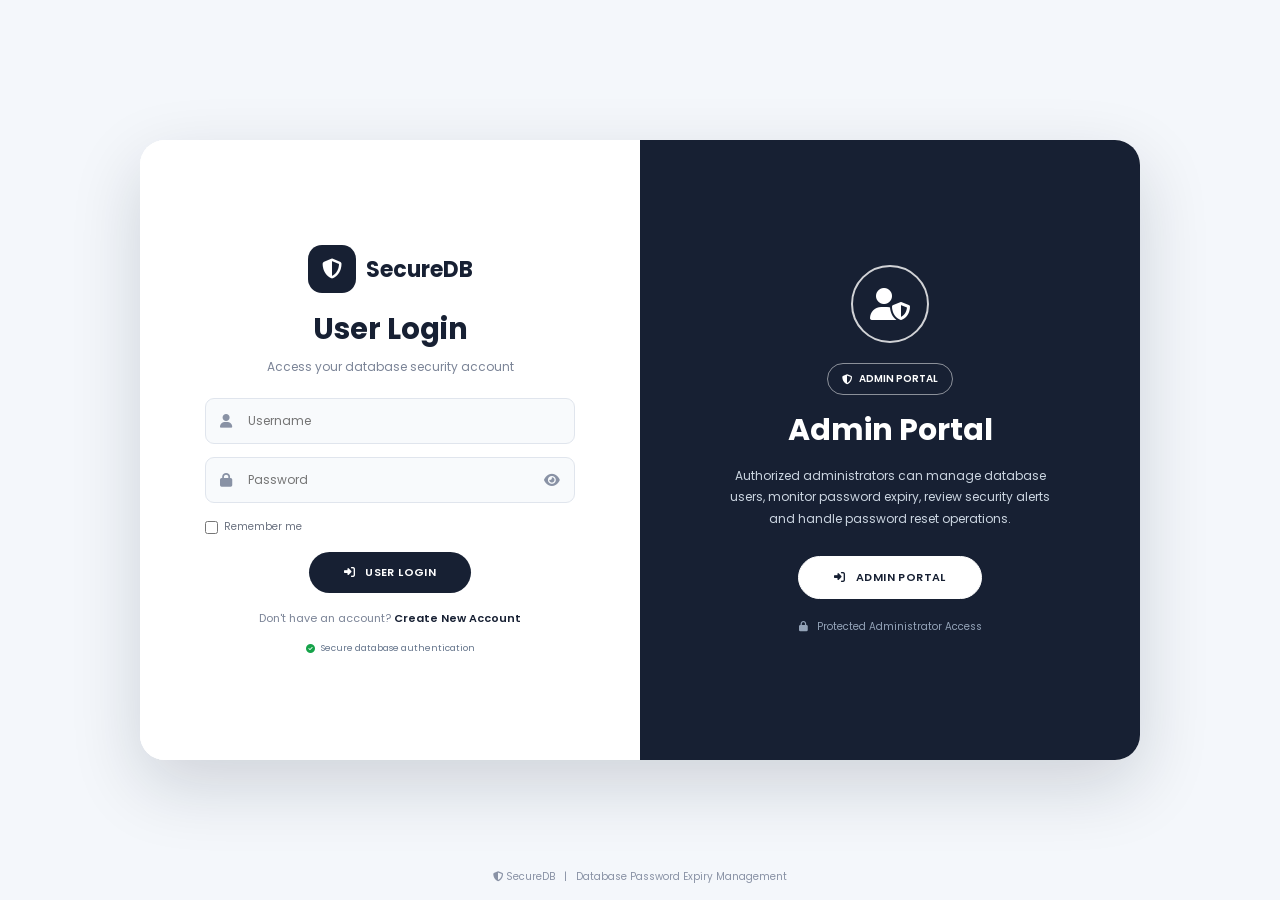
==== public/login.html @ 9cc77e9a "Updated project files" ====
<!DOCTYPE html>
<html lang="en">

<head>

    <meta charset="UTF-8">
    <meta name="viewport" content="width=device-width, initial-scale=1.0">

    <title>SecureDB | Database Password Management</title>

    <!-- Google Font -->
    <link rel="preconnect" href="https://fonts.googleapis.com">
    <link rel="preconnect" href="https://fonts.gstatic.com" crossorigin>

    <link
        href="https://fonts.googleapis.com/css2?family=Poppins:wght@300;400;500;600;700;800&display=swap"
        rel="stylesheet"
    >

    <!-- Font Awesome -->
    <link
        rel="stylesheet"
        href="https://cdnjs.cloudflare.com/ajax/libs/font-awesome/6.5.2/css/all.min.css"
    >


    <style>

        /* =========================================
           GLOBAL
        ========================================= */

        * {
            margin: 0;
            padding: 0;
            box-sizing: border-box;
        }


        body {

            font-family: "Poppins", sans-serif;

            background: #f4f7fb;

            min-height: 100vh;

            display: flex;

            align-items: center;

            justify-content: center;

            color: #172033;

            padding: 20px;
        }


        /* =========================================
           MAIN CONTAINER
        ========================================= */

        .container {

            position: relative;

            width: 1000px;

            max-width: 100%;

            height: 620px;

            background: white;

            border-radius: 25px;

            overflow: hidden;

            box-shadow:
                0 25px 70px rgba(15, 23, 42, 0.16);
        }


        /* =========================================
           LEFT USER SECTION
        ========================================= */

        .left-section {

            position: absolute;

            left: 0;

            top: 0;

            width: 50%;

            height: 100%;

            overflow: hidden;

            background: white;
        }


        /* =========================================
           RIGHT ADMIN SECTION
        ========================================= */

        .right-section {

            position: absolute;

            right: 0;

            top: 0;

            width: 50%;

            height: 100%;

            overflow: hidden;

            background: #172033;

            color: white;
        }


        /* =========================================
           LEFT FORM
        ========================================= */

        .form-box {

            position: absolute;

            width: 100%;

            height: 100%;

            top: 0;

            left: 0;

            padding: 35px 65px;

            background: white;

            display: flex;

            flex-direction: column;

            justify-content: center;

            align-items: center;

            text-align: center;

            transition:
                transform 0.6s ease,
                opacity 0.6s ease;
        }


        /* =========================================
           LOGIN FORM
        ========================================= */

        .login-form {

            transform: translateX(0);

            opacity: 1;

            z-index: 2;
        }


        /* =========================================
           SIGNUP FORM
        ========================================= */

        .signup-form {

            transform: translateX(100%);

            opacity: 0;

            z-index: 1;
        }


        /* =========================================
           SHOW SIGNUP
        ========================================= */

        .left-section.show-signup
        .login-form {

            transform: translateX(-100%);

            opacity: 0;

            z-index: 1;
        }


        .left-section.show-signup
        .signup-form {

            transform: translateX(0);

            opacity: 1;

            z-index: 2;
        }


        /* =========================================
           LOGO
        ========================================= */

        .logo {

            display: flex;

            align-items: center;

            justify-content: center;

            gap: 10px;

            margin-bottom: 15px;
        }


        .logo-icon {

            width: 48px;

            height: 48px;

            background: #172033;

            color: white;

            border-radius: 14px;

            display: flex;

            align-items: center;

            justify-content: center;

            font-size: 20px;
        }


        .logo-text {

            font-size: 22px;

            font-weight: 700;

            color: #172033;
        }


        /* =========================================
           HEADINGS
        ========================================= */

        h1 {

            font-size: 29px;

            font-weight: 700;

            color: #172033;

            margin-bottom: 7px;
        }


        .subtitle {

            font-size: 12px;

            color: #7b8497;

            margin-bottom: 22px;
        }


        /* =========================================
           INPUT BOX
        ========================================= */

        .input-box {

            position: relative;

            width: 100%;

            margin-bottom: 13px;
        }


        .input-box > i {

            position: absolute;

            left: 15px;

            top: 50%;

            transform: translateY(-50%);

            color: #8992a5;

            font-size: 14px;

            z-index: 2;
        }


        .input-box .eye {

            left: auto;

            right: 15px;

            cursor: pointer;

            z-index: 3;
        }


        .input-box input {

            width: 100%;

            height: 46px;

            border: 1px solid #e0e5ed;

            border-radius: 9px;

            background: #f8fafc;

            padding: 0 42px;

            outline: none;

            font-family: inherit;

            font-size: 12px;

            color: #172033;

            transition: 0.3s;
        }


        .input-box input:focus {

            border-color: #172033;

            background: white;

            box-shadow:
                0 0 0 3px rgba(23, 32, 51, 0.07);
        }


        /* =========================================
           OPTIONS
        ========================================= */

        .options {

            width: 100%;

            display: flex;

            justify-content: space-between;

            align-items: center;

            margin: 3px 0 17px;

            font-size: 10px;
        }


        .remember {

            display: flex;

            align-items: center;

            gap: 6px;

            color: #6b7280;
        }


        .remember input {

            width: 13px;

            height: 13px;

            padding: 0;
        }


        a {

            color: #172033;

            text-decoration: none;

            font-size: 11px;

            font-weight: 500;
        }


        a:hover {

            text-decoration: underline;
        }


        /* =========================================
           BUTTON
        ========================================= */

        button {

            border: none;

            border-radius: 25px;

            background: #172033;

            color: white;

            padding: 12px 35px;

            font-family: inherit;

            font-size: 11px;

            font-weight: 600;

            letter-spacing: 0.4px;

            cursor: pointer;

            transition: 0.3s;
        }


        button:hover {

            transform: translateY(-2px);

            box-shadow:
                0 8px 20px rgba(23, 32, 51, 0.2);
        }


        button:active {

            transform: scale(0.97);
        }


        /* =========================================
           CREATE ACCOUNT LINK
        ========================================= */

        .create-link {

            margin-top: 17px;

            font-size: 11px;

            color: #7b8497;
        }


        .create-link a {

            color: #172033;

            font-weight: 600;

            cursor: pointer;
        }


        /* =========================================
           BACK LOGIN
        ========================================= */

        .back-login {

            margin-top: 13px;

            font-size: 11px;

            color: #7b8497;
        }


        .back-login a {

            color: #172033;

            font-weight: 600;

            cursor: pointer;
        }


        /* =========================================
           PASSWORD STRENGTH
        ========================================= */

        .password-strength {

            width: 100%;

            margin-top: -5px;

            margin-bottom: 10px;

            text-align: left;
        }


        .strength-bar {

            width: 100%;

            height: 4px;

            background: #e5e7eb;

            border-radius: 10px;

            overflow: hidden;
        }


        .strength-progress {

            width: 0%;

            height: 100%;

            background: #22c55e;

            transition: 0.3s;
        }


        .strength-text {

            font-size: 9px;

            color: #7b8497;

            margin-top: 3px;
        }


        /* =========================================
           SECURITY BADGE
        ========================================= */

        .security-badge {

            display: flex;

            align-items: center;

            justify-content: center;

            gap: 6px;

            font-size: 9px;

            color: #64748b;

            margin-top: 15px;
        }


        .security-badge i {

            color: #16a34a;
        }


        /* =========================================
           ADMIN PANELS
        ========================================= */

        .admin-panel {

            position: absolute;

            width: 100%;

            height: 100%;

            top: 0;

            left: 0;

            padding: 40px 55px;

            display: flex;

            align-items: center;

            justify-content: center;

            text-align: center;

            transition:
                transform 0.6s ease,
                opacity 0.6s ease;
        }


        /* =========================================
           ADMIN WELCOME
        ========================================= */

        .admin-welcome {

            transform: translateX(0);

            opacity: 1;

            z-index: 2;
        }


        /* =========================================
           ADMIN LOGIN
        ========================================= */

        .admin-login {

            transform: translateX(100%);

            opacity: 0;

            z-index: 1;
        }


        /* =========================================
           SHOW ADMIN LOGIN
        ========================================= */

        .right-section.show-admin-login
        .admin-welcome {

            transform: translateX(-100%);

            opacity: 0;

            z-index: 1;
        }


        .right-section.show-admin-login
        .admin-login {

            transform: translateX(0);

            opacity: 1;

            z-index: 2;
        }


        /* =========================================
           ADMIN CONTENT
        ========================================= */

        .admin-content {

            width: 100%;

            display: flex;

            flex-direction: column;

            align-items: center;

            justify-content: center;
        }


        /* =========================================
           ADMIN ICON
        ========================================= */

        .admin-icon {

            width: 78px;

            height: 78px;

            border: 2px solid rgba(255,255,255,0.8);

            border-radius: 50%;

            display: flex;

            align-items: center;

            justify-content: center;

            font-size: 32px;

            margin-bottom: 20px;
        }


        /* =========================================
           ADMIN BADGE
        ========================================= */

        .admin-badge {

            display: inline-flex;

            align-items: center;

            justify-content: center;

            gap: 7px;

            border: 1px solid rgba(255,255,255,0.5);

            padding: 7px 14px;

            border-radius: 20px;

            color: white;

            font-size: 10px;

            font-weight: 600;

            margin-bottom: 13px;
        }


        /* =========================================
           ADMIN HEADING
        ========================================= */

        .admin-content h1 {

            color: white;

            font-size: 30px;

            margin-bottom: 12px;
        }


        /* =========================================
           ADMIN DESCRIPTION
        ========================================= */

        .admin-content p {

            color: #cbd5e1;

            font-size: 12px;

            line-height: 1.8;

            max-width: 340px;

            margin-bottom: 22px;
        }


        /* =========================================
           ADMIN INPUT
        ========================================= */

        .admin-input-box {

            position: relative;

            width: 100%;

            max-width: 300px;

            margin-bottom: 13px;
        }


        .admin-input-box > i {

            position: absolute;

            left: 15px;

            top: 50%;

            transform: translateY(-50%);

            color: #94a3b8;

            font-size: 13px;

            z-index: 2;
        }


        .admin-input-box .admin-eye {

            left: auto;

            right: 15px;

            cursor: pointer;

            z-index: 3;
        }


        .admin-input-box input {

            width: 100%;

            height: 47px;

            border: 1px solid rgba(255,255,255,0.25);

            border-radius: 9px;

            background: rgba(255,255,255,0.08);

            color: white;

            padding: 0 42px;

            outline: none;

            font-family: inherit;

            font-size: 12px;

            transition: 0.3s;
        }


        .admin-input-box input::placeholder {

            color: #94a3b8;
        }


        .admin-input-box input:focus {

            border-color: white;

            background: rgba(255,255,255,0.12);
        }


        /* =========================================
           ADMIN LOGIN BUTTON
        ========================================= */

        .admin-login-button {

            background: white;

            color: #172033;

            border: 1px solid white;

            padding: 12px 35px;

            margin-top: 5px;
        }


        .admin-login-button:hover {

            background: transparent;

            color: white;

            box-shadow: none;
        }


        /* =========================================
           ADMIN BACK BUTTON
        ========================================= */

        .admin-back {

            margin-top: 18px;

            font-size: 11px;

            color: #94a3b8;
        }


        .admin-back a {

            color: white;

            cursor: pointer;

            font-size: 11px;
        }


        .admin-back a:hover {

            text-decoration: underline;
        }


        /* =========================================
           FOOTER
        ========================================= */

        footer {

            position: fixed;

            bottom: 15px;

            font-size: 10px;

            color: #8992a5;
        }


        /* =========================================
           RESPONSIVE
        ========================================= */

        @media screen and (max-width: 800px) {

            body {

                padding: 20px;

            }


            .container {

                height: 650px;

            }


            .left-section {

                width: 100%;

            }


            .right-section {

                display: none;

            }


            .form-box {

                padding: 30px;

            }


            footer {

                display: none;

            }

        }

    </style>

</head>


<body>


    <!-- =========================================
         MAIN CONTAINER
    ========================================= -->

    <div class="container">


        <!-- =========================================
             LEFT USER SECTION
        ========================================= -->

        <div
            class="left-section"
            id="leftSection"
        >


            <!-- =====================================
                 USER LOGIN
            ====================================== -->

            <div class="form-box login-form">


                <!-- LOGO -->

                <div class="logo">

                    <div class="logo-icon">

                        <i class="fa-solid fa-shield-halved"></i>

                    </div>

                    <div class="logo-text">
                        SecureDB
                    </div>

                </div>


                <h1>
                    User Login
                </h1>


                <p class="subtitle">
                    Access your database security account
                </p>


                <!-- USERNAME -->

                <div class="input-box">

                    <i class="fa-solid fa-user"></i>

                    <input
                        type="text"
                        id="username"
                        placeholder="Username"
                    >

                </div>


                <!-- PASSWORD -->

                <div class="input-box">

                    <i class="fa-solid fa-lock"></i>

                    <input
                        type="password"
                        id="userPassword"
                        placeholder="Password"
                    >

                    <i
                        class="fa-solid fa-eye eye"
                        onclick="togglePassword(
                            'userPassword',
                            this
                        )"
                    ></i>

                </div>


                <!-- OPTIONS -->

                <div class="options">

                    <label class="remember">

                        <input
                            type="checkbox"
                        >

                        Remember me

                    </label>




                </div>


                <!-- LOGIN BUTTON -->

                <button
                    type="button"
                    id="userLoginBtn"
                    onclick="userLogin()"
                >

                    <i class="fa-solid fa-right-to-bracket"></i>

                    &nbsp;

                    USER LOGIN

                </button>


                <!-- CREATE ACCOUNT -->

                <div class="create-link">

                    Don't have an account?

                    <a onclick="showCreateAccount()">
                        Create New Account
                    </a>

                </div>


                <div class="security-badge">

                    <i class="fa-solid fa-circle-check"></i>

                    Secure database authentication

                </div>

            </div>



            <!-- =====================================
                 CREATE ACCOUNT
            ====================================== -->

            <div class="form-box signup-form">


                <!-- LOGO -->

                <div class="logo">

                    <div class="logo-icon">

                        <i class="fa-solid fa-user-plus"></i>

                    </div>

                    <div class="logo-text">
                        SecureDB
                    </div>

                </div>


                <h1>
                    Create Account
                </h1>


                <p class="subtitle">
                    Create your secure database account
                </p>


                <!-- FULL NAME -->

                <div class="input-box">

                    <i class="fa-solid fa-user"></i>

                    <input
                        type="text"
                        id="fullName"
                        placeholder="Full Name"
                    >

                </div>


                <!-- EMAIL -->

                <div class="input-box">

                    <i class="fa-solid fa-envelope"></i>

                    <input
                        type="email"
                        id="email"
                        placeholder="Email Address"
                    >

                </div>


                <!-- USERNAME -->

                <div class="input-box">

                    <i class="fa-solid fa-user-tag"></i>

                    <input
                        type="text"
                        id="newUsername"
                        placeholder="Create Username"
                    >

                </div>


                <!-- PASSWORD -->

                <div class="input-box">

                    <i class="fa-solid fa-lock"></i>

                    <input
                        type="password"
                        id="newPassword"
                        placeholder="Create Password"
                    >

                    <i
                        class="fa-solid fa-eye eye"
                        onclick="togglePassword(
                            'newPassword',
                            this
                        )"
                    ></i>

                </div>


                <!-- PASSWORD STRENGTH -->

                <div class="password-strength">

                    <div class="strength-bar">

                        <div
                            class="strength-progress"
                            id="strengthProgress"
                        ></div>

                    </div>


                    <div
                        class="strength-text"
                        id="strengthText"
                    >
                        Password strength
                    </div>

                </div>


                <!-- CONFIRM PASSWORD -->

                <div class="input-box">

                    <i class="fa-solid fa-key"></i>

                    <input
                        type="password"
                        id="confirmPassword"
                        placeholder="Confirm Password"
                    >

                    <i
                        class="fa-solid fa-eye eye"
                        onclick="togglePassword(
                            'confirmPassword',
                            this
                        )"
                    ></i>

                </div>


                <!-- CREATE ACCOUNT BUTTON -->

                <button
                    type="button"
                    id="createAccountBtn"
                    onclick="createAccount()"
                >

                    <i class="fa-solid fa-user-plus"></i>

                    &nbsp;

                    CREATE ACCOUNT

                </button>


                <!-- BACK TO LOGIN -->

                <div class="back-login">

                    Already have an account?

                    <a onclick="showLogin()">
                        Login Here
                    </a>

                </div>


                <div class="security-badge">

                    <i class="fa-solid fa-lock"></i>

                    Your account is securely protected

                </div>

            </div>

        </div>



        <!-- =========================================
             RIGHT ADMIN SECTION
        ========================================= -->

        <div
            class="right-section"
            id="rightSection"
        >


            <!-- =====================================
                 ADMIN PORTAL
            ====================================== -->

            <div
                class="admin-panel admin-welcome"
            >

                <div class="admin-content">


                    <!-- ICON -->

                    <div class="admin-icon">

                        <i class="fa-solid fa-user-shield"></i>

                    </div>


                    <!-- BADGE -->

                    <div class="admin-badge">

                        <i class="fa-solid fa-shield-halved"></i>

                        ADMIN PORTAL

                    </div>


                    <h1>
                        Admin Portal
                    </h1>


                    <p>

                        Authorized administrators can manage
                        database users, monitor password expiry,
                        review security alerts and handle
                        password reset operations.

                    </p>


                    <!-- ADMIN PORTAL BUTTON -->

                    <button
                        class="admin-login-button"
                        onclick="showAdminLogin()"
                    >

                        <i class="fa-solid fa-right-to-bracket"></i>

                        &nbsp;

                        ADMIN PORTAL

                    </button>


                    <div
                        style="
                            margin-top:20px;
                            font-size:10px;
                            color:#94a3b8;
                        "
                    >

                        <i class="fa-solid fa-lock"></i>

                        &nbsp;

                        Protected Administrator Access

                    </div>

                </div>

            </div>



            <!-- =====================================
                 ADMIN LOGIN
            ====================================== -->

            <div
                class="admin-panel admin-login"
            >

                <div class="admin-content">


                    <!-- ICON -->

                    <div class="admin-icon">

                        <i class="fa-solid fa-shield-halved"></i>

                    </div>


                    <!-- BADGE -->

                    <div class="admin-badge">

                        <i class="fa-solid fa-lock"></i>

                        SECURE ADMIN LOGIN

                    </div>


                    <h1>
                        Admin Login
                    </h1>


                    <p>

                        Enter your administrator credentials
                        to access the SecureDB management dashboard.

                    </p>


                    <!-- ADMIN USERNAME -->

                    <div class="admin-input-box">

                        <i class="fa-solid fa-user-shield"></i>

                        <input
                            type="text"
                            id="adminUsername"
                            placeholder="Admin Username"
                        >

                    </div>


                    <!-- ADMIN PASSWORD -->

                    <div class="admin-input-box">

                        <i class="fa-solid fa-key"></i>

                        <input
                            type="password"
                            id="adminPassword"
                            placeholder="Admin Password"
                        >

                        <i
                            class="fa-solid fa-eye admin-eye"
                            onclick="togglePassword(
                                'adminPassword',
                                this
                            )"
                        ></i>

                    </div>


                    <!-- ADMIN LOGIN -->

                    <button
                        class="admin-login-button"
                        id="adminLoginBtn"
                        onclick="adminLogin()"
                    >

                        <i class="fa-solid fa-right-to-bracket"></i>

                        &nbsp;

                        ADMIN LOGIN

                    </button>


                    <!-- BACK -->

                    <div class="admin-back">

                        <i class="fa-solid fa-arrow-left"></i>

                        &nbsp;

                        <a
                            onclick="showAdminPortal()"
                        >
                            Back to Admin Portal
                        </a>

                    </div>


                    <div
                        style="
                            margin-top:15px;
                            font-size:9px;
                            color:#94a3b8;
                        "
                    >

                        <i class="fa-solid fa-shield-halved"></i>

                        &nbsp;

                        Secure Administrator Authentication

                    </div>

                </div>

            </div>

        </div>

    </div>



    <!-- =========================================
         FOOTER
    ========================================= -->

    <footer>

        <i class="fa-solid fa-shield-halved"></i>

        SecureDB

        &nbsp; | &nbsp;

        Database Password Expiry Management

    </footer>



    <!-- =========================================
         JAVASCRIPT
    ========================================= -->

    <script>


        /* =========================================
           ELEMENTS
        ========================================= */

        const leftSection =
            document.getElementById(
                "leftSection"
            );


        const rightSection =
            document.getElementById(
                "rightSection"
            );


        const newPassword =
            document.getElementById(
                "newPassword"
            );


        const strengthProgress =
            document.getElementById(
                "strengthProgress"
            );


        const strengthText =
            document.getElementById(
                "strengthText"
            );



        /* =========================================
           LEFT SLIDER
           USER LOGIN → CREATE ACCOUNT
        ========================================= */

        function showCreateAccount() {

            leftSection.classList.add(
                "show-signup"
            );

        }



        /* =========================================
           CREATE ACCOUNT → USER LOGIN
        ========================================= */

        function showLogin() {

            leftSection.classList.remove(
                "show-signup"
            );

        }



        /* =========================================
           RIGHT SLIDER
           ADMIN PORTAL → ADMIN LOGIN
        ========================================= */

        function showAdminLogin() {

            rightSection.classList.add(
                "show-admin-login"
            );

        }



        /* =========================================
           ADMIN LOGIN → ADMIN PORTAL
        ========================================= */

        function showAdminPortal() {

            rightSection.classList.remove(
                "show-admin-login"
            );

        }



        /* =========================================
           PASSWORD SHOW / HIDE
        ========================================= */

        function togglePassword(
            inputId,
            icon
        ) {

            const input =
                document.getElementById(
                    inputId
                );


            if (
                input.type === "password"
            ) {

                input.type = "text";


                icon.classList.remove(
                    "fa-eye"
                );


                icon.classList.add(
                    "fa-eye-slash"
                );

            }

            else {

                input.type = "password";


                icon.classList.remove(
                    "fa-eye-slash"
                );


                icon.classList.add(
                    "fa-eye"
                );

            }

        }



        /* =========================================
           PASSWORD STRENGTH
        ========================================= */

        if (newPassword) {
            newPassword.addEventListener(
                "input",
                function () {

                    const password =
                        this.value;


                    let strength = 0;


                    /* LENGTH */

                    if (
                        password.length >= 8
                    ) {

                        strength++;

                    }


                    /* UPPERCASE */

                    if (
                        /[A-Z]/.test(password)
                    ) {

                        strength++;

                    }


                    /* LOWERCASE */

                    if (
                        /[a-z]/.test(password)
                    ) {

                        strength++;

                    }


                    /* NUMBER */

                    if (
                        /[0-9]/.test(password)
                    ) {

                        strength++;

                    }


                    /* SPECIAL CHARACTER */

                    if (
                        /[^A-Za-z0-9]/.test(password)
                    ) {

                        strength++;

                    }


                    /* WIDTH */

                    const percentage =
                        strength * 20;


                    strengthProgress.style.width =
                        percentage + "%";


                    /* TEXT */

                    if (strength === 0) {

                        strengthText.innerText =
                            "Password strength";

                        strengthProgress.style.background =
                            "#e5e7eb";

                    }

                    else if (strength <= 2) {

                        strengthText.innerText =
                            "Weak password";

                        strengthProgress.style.background =
                            "#ef4444";

                    }

                    else if (strength === 3) {

                        strengthText.innerText =
                            "Medium password";

                        strengthProgress.style.background =
                            "#f59e0b";

                    }

                    else {

                        strengthText.innerText =
                            "Strong password";

                        strengthProgress.style.background =
                            "#22c55e";

                    }

                }
            );
        }



        /* =========================================
           USER LOGIN (REDIRECTS TO USER DASHBOARD)
        ========================================= */

        async function userLogin() {

            const username =
                document.getElementById(
                    "username"
                ).value.trim();


            const password =
                document.getElementById(
                    "userPassword"
                ).value;


            if (
                username === "" ||
                password === ""
            ) {

                alert(
                    "Please enter username and password."
                );

                return;

            }

            const btn = document.getElementById("userLoginBtn");
            const originalHtml = btn ? btn.innerHTML : "";
            if (btn) {
                btn.innerHTML = '<i class="fa-solid fa-spinner fa-spin"></i> &nbsp; LOGGING IN...';
                btn.disabled = true;
            }

            try {
                const response = await fetch('/api/login', {
                    method: 'POST',
                    headers: { 'Content-Type': 'application/json' },
                    body: JSON.stringify({ username: username, email: username, password: password })
                });

                const data = await response.json();

                if (response.ok) {
                    // Save user session
                    localStorage.setItem('securedb_user', JSON.stringify({
                        username: data.username || username,
                        owner: data.owner || username,
                        role: data.role || 'user'
                    }));

                    // If admin credentials used, redirect to admin, otherwise user dashboard
                    if (data.role === 'admin') {
                        window.location.href = '/admin';
                    } else {
                        window.location.href = '/user';
                    }
                } else {
                    alert(data.error || "Login failed. Please check your credentials.");
                }
            } catch (err) {
                // Fallback for offline demo
                localStorage.setItem('securedb_user', JSON.stringify({
                    username: username,
                    owner: username,
                    role: 'user'
                }));
                window.location.href = '/user';
            } finally {
                if (btn) {
                    btn.innerHTML = originalHtml;
                    btn.disabled = false;
                }
            }

        }



        /* =========================================
           CREATE ACCOUNT
        ========================================= */

        async function createAccount() {

            const name =
                document.getElementById(
                    "fullName"
                ).value.trim();


            const email =
                document.getElementById(
                    "email"
                ).value.trim();


            const username =
                document.getElementById(
                    "newUsername"
                ).value.trim();


            const password =
                document.getElementById(
                    "newPassword"
                ).value;


            const confirmPassword =
                document.getElementById(
                    "confirmPassword"
                ).value;


            /* EMPTY CHECK */

            if (
                name === "" ||
                email === "" ||
                username === "" ||
                password === "" ||
                confirmPassword === ""
            ) {

                alert(
                    "Please fill all the fields."
                );

                return;

            }


            /* PASSWORD LENGTH */

            if (
                password.length < 8
            ) {

                alert(
                    "Password must contain at least 8 characters."
                );

                return;

            }


            /* PASSWORD MATCH */

            if (
                password !== confirmPassword
            ) {

                alert(
                    "Passwords do not match."
                );

                return;

            }

            const btn = document.getElementById("createAccountBtn");
            const originalHtml = btn ? btn.innerHTML : "";
            if (btn) {
                btn.innerHTML = '<i class="fa-solid fa-spinner fa-spin"></i> &nbsp; CREATING...';
                btn.disabled = true;
            }

            const expiryDate = new Date();
            expiryDate.setDate(expiryDate.getDate() + 90);
            const expiryString = expiryDate.toISOString().split('T')[0];

            const payload = {
                database_name: "PostgreSQL Production",
                username: username || email,
                password: password,
                owner: name,
                expiry_date: expiryString
            };

            try {
                const response = await fetch('/api/credentials', {
                    method: 'POST',
                    headers: { 'Content-Type': 'application/json' },
                    body: JSON.stringify(payload)
                });

                const data = await response.json();

                if (response.ok) {
                    // Save user session
                    localStorage.setItem('securedb_user', JSON.stringify({
                        username: username || email,
                        owner: name,
                        role: 'user'
                    }));

                    alert(
                        "Account created successfully!\n\n" +
                        "Welcome " +
                        name +
                        "! Your database credentials are now registered in SecureDB."
                    );

                    // Pre-fill username for quick login or switch
                    document.getElementById("username").value = username || email;
                    document.getElementById("userPassword").value = password;
                    showLogin();
                } else {
                    alert("Account registration notice: " + (data.error || "Please try again."));
                    showLogin();
                }
            } catch (err) {
                localStorage.setItem('securedb_user', JSON.stringify({
                    username: username || email,
                    owner: name,
                    role: 'user'
                }));
                alert(
                    "Account registered!\n\nWelcome " + name + "!"
                );
                showLogin();
            } finally {
                if (btn) {
                    btn.innerHTML = originalHtml;
                    btn.disabled = false;
                }
            }

        }



        /* =========================================
           ADMIN LOGIN (REDIRECTS TO ADMIN DASHBOARD)
        ========================================= */

        async function adminLogin() {

            const username =
                document.getElementById(
                    "adminUsername"
                ).value.trim();


            const password =
                document.getElementById(
                    "adminPassword"
                ).value;


            if (
                username === "" ||
                password === ""
            ) {

                alert(
                    "Please enter Admin Username and Password."
                );

                return;

            }

            const btn = document.getElementById("adminLoginBtn");
            const originalHtml = btn ? btn.innerHTML : "";
            if (btn) {
                btn.innerHTML = '<i class="fa-solid fa-spinner fa-spin"></i> &nbsp; AUTHENTICATING...';
                btn.disabled = true;
            }

            try {
                const response = await fetch('/api/login', {
                    method: 'POST',
                    headers: { 'Content-Type': 'application/json' },
                    body: JSON.stringify({
                        username: username,
                        email: username,
                        password: password
                    })
                });

                const data = await response.json();

                if (response.ok) {
                    window.location.href = data.redirect || '/admin';
                } else {
                    alert(data.error || "Admin authentication failed. Please check your credentials.");
                }
            } catch (err) {
                window.location.href = '/admin';
            } finally {
                if (btn) {
                    btn.innerHTML = originalHtml;
                    btn.disabled = false;
                }
            }

        }

        // Enter key support for login forms
        document.getElementById("userPassword")?.addEventListener("keydown", function(e) {
            if (e.key === "Enter") userLogin();
        });
        document.getElementById("adminPassword")?.addEventListener("keydown", function(e) {
            if (e.key === "Enter") adminLogin();
        });

    </script>

</body>

</html>
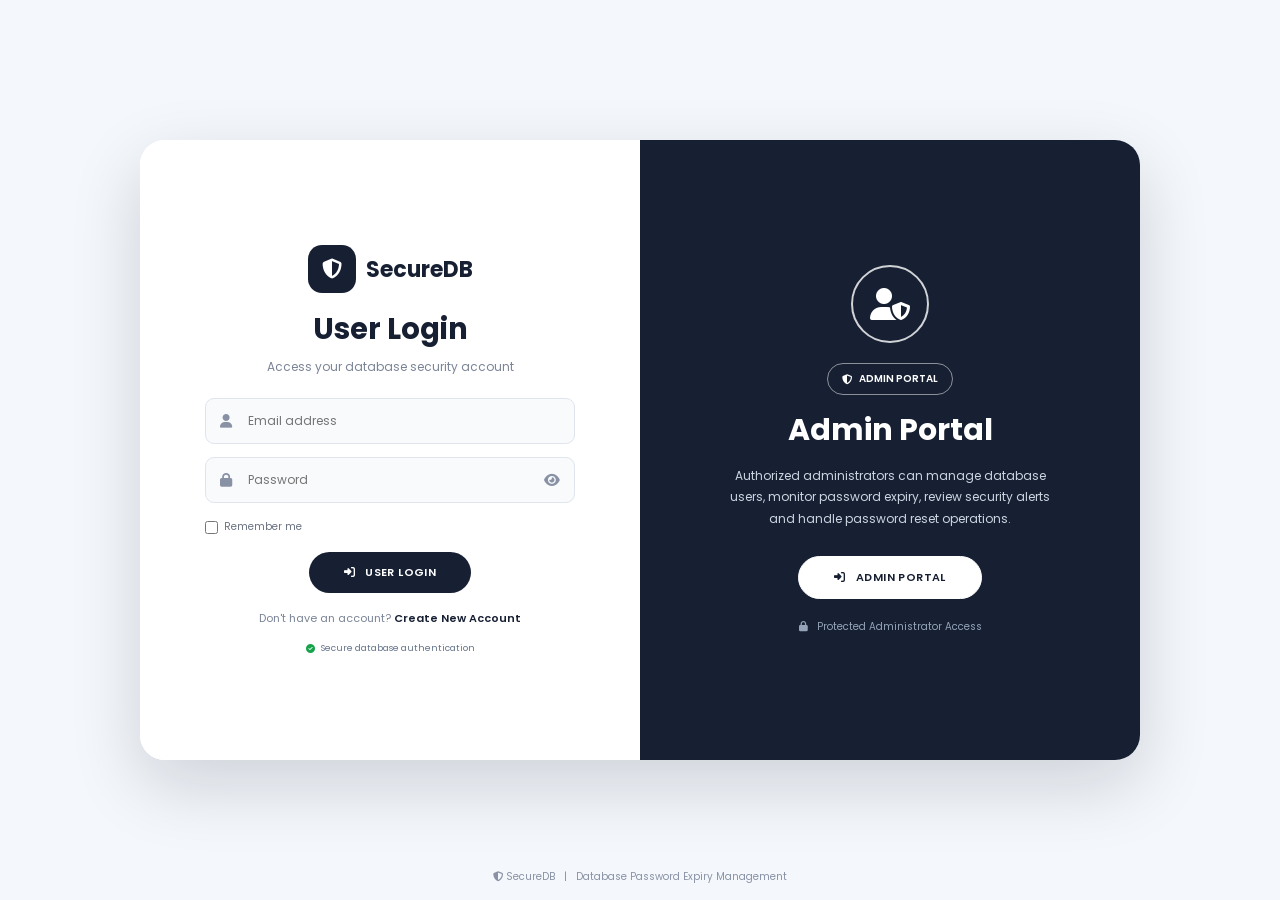
==== commit 363d85ce: "Update SecureRotate application" ====
--- a/public/login.html
+++ b/public/login.html
@@ -6,7 +6,7 @@
     <meta charset="UTF-8">
     <meta name="viewport" content="width=device-width, initial-scale=1.0">
 
-    <title>SecureDB | Database Password Management</title>
+    <title>SecureRotate | Secure Database Credential Management</title>
 
     <!-- Google Font -->
     <link rel="preconnect" href="https://fonts.googleapis.com">
@@ -1068,7 +1068,7 @@
                 </p>
 
 
-                <!-- USERNAME -->
+                <!-- EMAIL ADDRESS -->
 
                 <div class="input-box">
 
@@ -1077,7 +1077,7 @@
                     <input
                         type="text"
                         id="username"
-                        placeholder="Username"
+                        placeholder="Email address"
                     >
 
                 </div>
@@ -1232,7 +1232,7 @@
                 </div>
 
 
-                <!-- USERNAME -->
+                <!-- EMAIL ADDRESS -->
 
                 <div class="input-box">
 
@@ -1619,599 +1619,256 @@
          JAVASCRIPT
     ========================================= -->
 
-    <script>
-
-
-        /* =========================================
-           ELEMENTS
-        ========================================= */
-
-        const leftSection =
-            document.getElementById(
-                "leftSection"
-            );
-
-
-        const rightSection =
-            document.getElementById(
-                "rightSection"
-            );
-
-
-        const newPassword =
-            document.getElementById(
-                "newPassword"
-            );
-
-
-        const strengthProgress =
-            document.getElementById(
-                "strengthProgress"
-            );
-
-
-        const strengthText =
-            document.getElementById(
-                "strengthText"
-            );
-
-
-
-        /* =========================================
-           LEFT SLIDER
-           USER LOGIN → CREATE ACCOUNT
-        ========================================= */
-
-        function showCreateAccount() {
-
-            leftSection.classList.add(
-                "show-signup"
-            );
-
-        }
-
-
-
-        /* =========================================
-           CREATE ACCOUNT → USER LOGIN
-        ========================================= */
-
-        function showLogin() {
-
-            leftSection.classList.remove(
-                "show-signup"
-            );
-
-        }
-
-
-
-        /* =========================================
-           RIGHT SLIDER
-           ADMIN PORTAL → ADMIN LOGIN
-        ========================================= */
-
-        function showAdminLogin() {
-
-            rightSection.classList.add(
-                "show-admin-login"
-            );
-
-        }
-
-
-
-        /* =========================================
-           ADMIN LOGIN → ADMIN PORTAL
-        ========================================= */
-
-        function showAdminPortal() {
-
-            rightSection.classList.remove(
-                "show-admin-login"
-            );
-
-        }
-
-
-
-        /* =========================================
-           PASSWORD SHOW / HIDE
-        ========================================= */
-
-        function togglePassword(
-            inputId,
-            icon
-        ) {
-
-            const input =
-                document.getElementById(
-                    inputId
-                );
-
-
-            if (
-                input.type === "password"
-            ) {
-
-                input.type = "text";
-
-
-                icon.classList.remove(
-                    "fa-eye"
-                );
-
-
-                icon.classList.add(
-                    "fa-eye-slash"
-                );
-
-            }
-
-            else {
-
-                input.type = "password";
-
-
-                icon.classList.remove(
-                    "fa-eye-slash"
-                );
-
-
-                icon.classList.add(
-                    "fa-eye"
-                );
-
-            }
-
-        }
-
-
-
-        /* =========================================
-           PASSWORD STRENGTH
-        ========================================= */
-
-        if (newPassword) {
-            newPassword.addEventListener(
-                "input",
-                function () {
-
-                    const password =
-                        this.value;
-
-
-                    let strength = 0;
-
-
-                    /* LENGTH */
-
-                    if (
-                        password.length >= 8
-                    ) {
-
-                        strength++;
-
-                    }
-
-
-                    /* UPPERCASE */
-
-                    if (
-                        /[A-Z]/.test(password)
-                    ) {
-
-                        strength++;
-
-                    }
-
-
-                    /* LOWERCASE */
-
-                    if (
-                        /[a-z]/.test(password)
-                    ) {
-
-                        strength++;
-
-                    }
-
-
-                    /* NUMBER */
-
-                    if (
-                        /[0-9]/.test(password)
-                    ) {
-
-                        strength++;
-
-                    }
-
-
-                    /* SPECIAL CHARACTER */
-
-                    if (
-                        /[^A-Za-z0-9]/.test(password)
-                    ) {
-
-                        strength++;
-
-                    }
-
-
-                    /* WIDTH */
-
-                    const percentage =
-                        strength * 20;
-
-
-                    strengthProgress.style.width =
-                        percentage + "%";
-
-
-                    /* TEXT */
-
-                    if (strength === 0) {
-
-                        strengthText.innerText =
-                            "Password strength";
-
-                        strengthProgress.style.background =
-                            "#e5e7eb";
-
-                    }
-
-                    else if (strength <= 2) {
-
-                        strengthText.innerText =
-                            "Weak password";
-
-                        strengthProgress.style.background =
-                            "#ef4444";
-
-                    }
-
-                    else if (strength === 3) {
-
-                        strengthText.innerText =
-                            "Medium password";
-
-                        strengthProgress.style.background =
-                            "#f59e0b";
-
-                    }
-
-                    else {
-
-                        strengthText.innerText =
-                            "Strong password";
-
-                        strengthProgress.style.background =
-                            "#22c55e";
-
-                    }
-
-                }
-            );
-        }
-
-
-
-        /* =========================================
-           USER LOGIN (REDIRECTS TO USER DASHBOARD)
-        ========================================= */
-
-        async function userLogin() {
-
-            const username =
-                document.getElementById(
-                    "username"
-                ).value.trim();
-
-
-            const password =
-                document.getElementById(
-                    "userPassword"
-                ).value;
-
-
-            if (
-                username === "" ||
-                password === ""
-            ) {
-
-                alert(
-                    "Please enter username and password."
-                );
-
-                return;
-
-            }
-
-            const btn = document.getElementById("userLoginBtn");
-            const originalHtml = btn ? btn.innerHTML : "";
-            if (btn) {
-                btn.innerHTML = '<i class="fa-solid fa-spinner fa-spin"></i> &nbsp; LOGGING IN...';
-                btn.disabled = true;
-            }
-
-            try {
-                const response = await fetch('/api/login', {
-                    method: 'POST',
-                    headers: { 'Content-Type': 'application/json' },
-                    body: JSON.stringify({ username: username, email: username, password: password })
-                });
-
-                const data = await response.json();
-
-                if (response.ok) {
-                    // Save user session
-                    localStorage.setItem('securedb_user', JSON.stringify({
-                        username: data.username || username,
-                        owner: data.owner || username,
-                        role: data.role || 'user'
-                    }));
-
-                    // If admin credentials used, redirect to admin, otherwise user dashboard
-                    if (data.role === 'admin') {
-                        window.location.href = '/admin';
-                    } else {
-                        window.location.href = '/user';
-                    }
-                } else {
-                    alert(data.error || "Login failed. Please check your credentials.");
-                }
-            } catch (err) {
-                // Fallback for offline demo
-                localStorage.setItem('securedb_user', JSON.stringify({
-                    username: username,
-                    owner: username,
-                    role: 'user'
-                }));
-                window.location.href = '/user';
-            } finally {
-                if (btn) {
-                    btn.innerHTML = originalHtml;
-                    btn.disabled = false;
-                }
-            }
-
-        }
-
-
-
-        /* =========================================
-           CREATE ACCOUNT
-        ========================================= */
-
-        async function createAccount() {
-
-            const name =
-                document.getElementById(
-                    "fullName"
-                ).value.trim();
-
-
-            const email =
-                document.getElementById(
-                    "email"
-                ).value.trim();
-
-
-            const username =
-                document.getElementById(
-                    "newUsername"
-                ).value.trim();
-
-
-            const password =
-                document.getElementById(
-                    "newPassword"
-                ).value;
-
-
-            const confirmPassword =
-                document.getElementById(
-                    "confirmPassword"
-                ).value;
-
-
-            /* EMPTY CHECK */
-
-            if (
-                name === "" ||
-                email === "" ||
-                username === "" ||
-                password === "" ||
-                confirmPassword === ""
-            ) {
-
-                alert(
-                    "Please fill all the fields."
-                );
-
-                return;
-
-            }
-
-
-            /* PASSWORD LENGTH */
-
-            if (
-                password.length < 8
-            ) {
-
-                alert(
-                    "Password must contain at least 8 characters."
-                );
-
-                return;
-
-            }
-
-
-            /* PASSWORD MATCH */
-
-            if (
-                password !== confirmPassword
-            ) {
-
-                alert(
-                    "Passwords do not match."
-                );
-
-                return;
-
-            }
-
-            const btn = document.getElementById("createAccountBtn");
-            const originalHtml = btn ? btn.innerHTML : "";
-            if (btn) {
-                btn.innerHTML = '<i class="fa-solid fa-spinner fa-spin"></i> &nbsp; CREATING...';
-                btn.disabled = true;
-            }
-
-            const expiryDate = new Date();
-            expiryDate.setDate(expiryDate.getDate() + 90);
-            const expiryString = expiryDate.toISOString().split('T')[0];
-
-            const payload = {
-                database_name: "PostgreSQL Production",
-                username: username || email,
-                password: password,
-                owner: name,
-                expiry_date: expiryString
-            };
-
-            try {
-                const response = await fetch('/api/credentials', {
-                    method: 'POST',
-                    headers: { 'Content-Type': 'application/json' },
-                    body: JSON.stringify(payload)
-                });
-
-                const data = await response.json();
-
-                if (response.ok) {
-                    // Save user session
-                    localStorage.setItem('securedb_user', JSON.stringify({
-                        username: username || email,
-                        owner: name,
-                        role: 'user'
-                    }));
-
-                    alert(
-                        "Account created successfully!\n\n" +
-                        "Welcome " +
-                        name +
-                        "! Your database credentials are now registered in SecureDB."
-                    );
-
-                    // Pre-fill username for quick login or switch
-                    document.getElementById("username").value = username || email;
-                    document.getElementById("userPassword").value = password;
-                    showLogin();
-                } else {
-                    alert("Account registration notice: " + (data.error || "Please try again."));
-                    showLogin();
-                }
-            } catch (err) {
-                localStorage.setItem('securedb_user', JSON.stringify({
-                    username: username || email,
-                    owner: name,
-                    role: 'user'
-                }));
-                alert(
-                    "Account registered!\n\nWelcome " + name + "!"
-                );
-                showLogin();
-            } finally {
-                if (btn) {
-                    btn.innerHTML = originalHtml;
-                    btn.disabled = false;
-                }
-            }
-
-        }
-
-
-
-        /* =========================================
-           ADMIN LOGIN (REDIRECTS TO ADMIN DASHBOARD)
-        ========================================= */
-
-        async function adminLogin() {
-
-            const username =
-                document.getElementById(
-                    "adminUsername"
-                ).value.trim();
-
-
-            const password =
-                document.getElementById(
-                    "adminPassword"
-                ).value;
-
-
-            if (
-                username === "" ||
-                password === ""
-            ) {
-
-                alert(
-                    "Please enter Admin Username and Password."
-                );
-
-                return;
-
-            }
-
-            const btn = document.getElementById("adminLoginBtn");
-            const originalHtml = btn ? btn.innerHTML : "";
-            if (btn) {
-                btn.innerHTML = '<i class="fa-solid fa-spinner fa-spin"></i> &nbsp; AUTHENTICATING...';
-                btn.disabled = true;
-            }
-
-            try {
-                const response = await fetch('/api/login', {
-                    method: 'POST',
-                    headers: { 'Content-Type': 'application/json' },
-                    body: JSON.stringify({
-                        username: username,
-                        email: username,
-                        password: password
-                    })
-                });
-
-                const data = await response.json();
-
-                if (response.ok) {
-                    window.location.href = data.redirect || '/admin';
-                } else {
-                    alert(data.error || "Admin authentication failed. Please check your credentials.");
-                }
-            } catch (err) {
-                window.location.href = '/admin';
-            } finally {
-                if (btn) {
-                    btn.innerHTML = originalHtml;
-                    btn.disabled = false;
-                }
-            }
-
-        }
-
-        // Enter key support for login forms
-        document.getElementById("userPassword")?.addEventListener("keydown", function(e) {
-            if (e.key === "Enter") userLogin();
+    
+<script>
+/* SecureRotate unified authentication — MySQL-backed session only. */
+
+const leftSection = document.getElementById("leftSection");
+const rightSection = document.getElementById("rightSection");
+
+function showCreateAccount() {
+    leftSection.classList.add("show-signup");
+}
+
+function showLogin() {
+    leftSection.classList.remove("show-signup");
+}
+
+function showAdminLogin() {
+    rightSection.classList.add("show-admin-login");
+}
+
+function showAdminPortal() {
+    rightSection.classList.remove("show-admin-login");
+}
+
+function togglePassword(inputId, icon) {
+    const input = document.getElementById(inputId);
+    if (!input) return;
+
+    if (input.type === "password") {
+        input.type = "text";
+        icon.classList.remove("fa-eye");
+        icon.classList.add("fa-eye-slash");
+    } else {
+        input.type = "password";
+        icon.classList.remove("fa-eye-slash");
+        icon.classList.add("fa-eye");
+    }
+}
+
+function setButtonLoading(buttonId, text) {
+    const btn = document.getElementById(buttonId);
+    if (!btn) return null;
+    const original = btn.innerHTML;
+    btn.innerHTML = '<i class="fa-solid fa-spinner fa-spin"></i> &nbsp; ' + text;
+    btn.disabled = true;
+    return { btn, original };
+}
+
+function restoreButton(state) {
+    if (!state) return;
+    state.btn.innerHTML = state.original;
+    state.btn.disabled = false;
+}
+
+async function parseResponse(response) {
+    const data = await response.json().catch(() => ({}));
+    return data;
+}
+
+/* USER LOGIN */
+async function userLogin() {
+    const email = document.getElementById("username").value.trim().toLowerCase();
+    const password = document.getElementById("userPassword").value;
+
+    if (!email || !password) {
+        alert("Please enter your email address and password.");
+        return;
+    }
+
+    const state = setButtonLoading("userLoginBtn", "LOGGING IN...");
+
+    try {
+        const response = await fetch("/api/login", {
+            method: "POST",
+            credentials: "include",
+            headers: { "Content-Type": "application/json" },
+            body: JSON.stringify({ email, password })
         });
-        document.getElementById("adminPassword")?.addEventListener("keydown", function(e) {
-            if (e.key === "Enter") adminLogin();
+
+        const data = await parseResponse(response);
+
+        if (!response.ok) {
+            alert(data.error || "Login failed. Please check your credentials.");
+            return;
+        }
+
+        if (data.role === "admin") {
+            window.location.href = "/admin";
+        } else {
+            window.location.href = "/user";
+        }
+    } catch (error) {
+        alert("Unable to contact SecureRotate. Make sure the Flask server and MySQL are running.");
+    } finally {
+        restoreButton(state);
+    }
+}
+
+/* USER REGISTRATION */
+async function createAccount() {
+    const name = document.getElementById("fullName").value.trim();
+    const email = document.getElementById("email").value.trim().toLowerCase();
+    const username = document.getElementById("newUsername").value.trim();
+    const password = document.getElementById("newPassword").value;
+    const confirmPassword = document.getElementById("confirmPassword").value;
+
+    if (!name || !email || !username || !password || !confirmPassword) {
+        alert("Please fill in all fields.");
+        return;
+    }
+
+    if (!/^[^\s@]+@[^\s@]+\.[^\s@]+$/.test(email)) {
+        alert("Please enter a valid email address.");
+        return;
+    }
+
+    if (password.length < 8) {
+        alert("Password must contain at least 8 characters.");
+        return;
+    }
+
+    if (password !== confirmPassword) {
+        alert("Passwords do not match.");
+        return;
+    }
+
+    const state = setButtonLoading("createAccountBtn", "CREATING...");
+
+    try {
+        const response = await fetch("/api/register", {
+            method: "POST",
+            credentials: "include",
+            headers: { "Content-Type": "application/json" },
+            body: JSON.stringify({
+                name,
+                email,
+                username,
+                password
+            })
         });
 
-    </script>
+        const data = await parseResponse(response);
+
+        if (!response.ok) {
+            alert(data.error || "Account creation failed.");
+            return;
+        }
+
+        alert("Account created successfully. You can now log in.");
+        document.getElementById("username").value = email;
+        document.getElementById("userPassword").value = "";
+        document.getElementById("fullName").value = "";
+        document.getElementById("email").value = "";
+        document.getElementById("newUsername").value = "";
+        document.getElementById("newPassword").value = "";
+        document.getElementById("confirmPassword").value = "";
+        showLogin();
+    } catch (error) {
+        alert("Unable to contact SecureRotate. Make sure the Flask server and MySQL are running.");
+    } finally {
+        restoreButton(state);
+    }
+}
+
+/* ADMIN LOGIN */
+async function adminLogin() {
+    const email = document.getElementById("adminUsername").value.trim().toLowerCase();
+    const password = document.getElementById("adminPassword").value;
+
+    if (!email || !password) {
+        alert("Please enter the admin email and password.");
+        return;
+    }
+
+    const state = setButtonLoading("adminLoginBtn", "AUTHENTICATING...");
+
+    try {
+        const response = await fetch("/api/login", {
+            method: "POST",
+            credentials: "include",
+            headers: { "Content-Type": "application/json" },
+            body: JSON.stringify({ email, password })
+        });
+
+        const data = await parseResponse(response);
+
+        if (!response.ok) {
+            alert(data.error || "Admin authentication failed.");
+            return;
+        }
+
+        if (data.role !== "admin") {
+            await fetch("/api/logout", {
+                method: "POST",
+                credentials: "include"
+            });
+            alert("This account is not authorized for the Admin Portal.");
+            return;
+        }
+
+        window.location.href = "/admin";
+    } catch (error) {
+        alert("Unable to contact SecureRotate. Make sure the Flask server and MySQL are running.");
+    } finally {
+        restoreButton(state);
+    }
+}
+
+/* Password strength indicator */
+const newPassword = document.getElementById("newPassword");
+const strengthProgress = document.getElementById("strengthProgress");
+const strengthText = document.getElementById("strengthText");
+
+if (newPassword) {
+    newPassword.addEventListener("input", function () {
+        const password = this.value;
+        let strength = 0;
+
+        if (password.length >= 8) strength++;
+        if (/[A-Z]/.test(password)) strength++;
+        if (/[a-z]/.test(password)) strength++;
+        if (/[0-9]/.test(password)) strength++;
+        if (/[^A-Za-z0-9]/.test(password)) strength++;
+
+        strengthProgress.style.width = (strength * 20) + "%";
+
+        if (strength === 0) {
+            strengthText.innerText = "Password strength";
+        } else if (strength <= 2) {
+            strengthText.innerText = "Weak password";
+            strengthProgress.style.background = "#ef4444";
+        } else if (strength === 3) {
+            strengthText.innerText = "Medium password";
+            strengthProgress.style.background = "#f59e0b";
+        } else {
+            strengthText.innerText = "Strong password";
+            strengthProgress.style.background = "#22c55e";
+        }
+    });
+}
+
+/* Enter-key support */
+document.getElementById("userPassword")?.addEventListener("keydown", function (e) {
+    if (e.key === "Enter") userLogin();
+});
+
+document.getElementById("adminPassword")?.addEventListener("keydown", function (e) {
+    if (e.key === "Enter") adminLogin();
+});
+</script>
+
 
 </body>
 
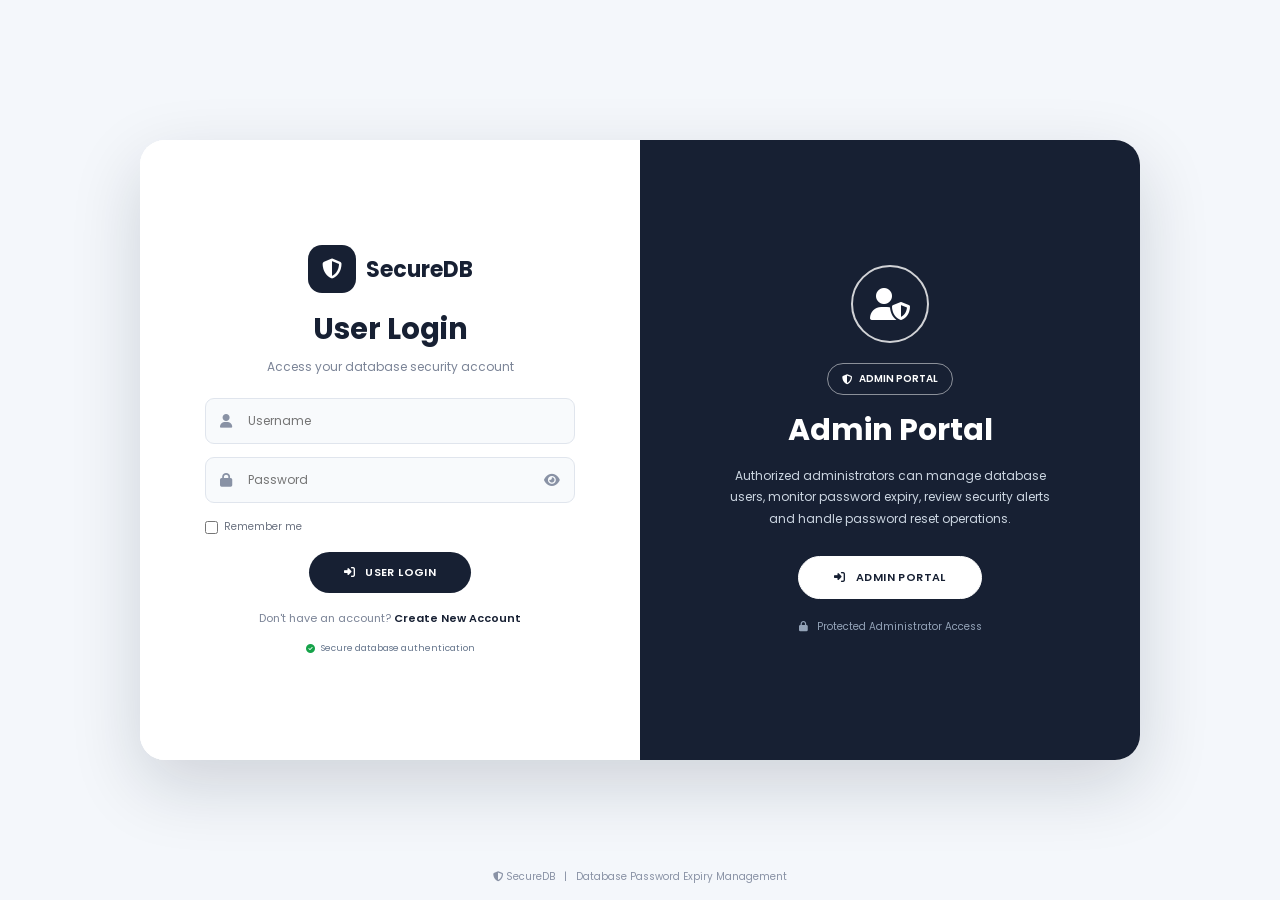
==== commit 8ca6e426: "Prepare for pushing to SecureRotate1" ====
--- a/public/login.html
+++ b/public/login.html
@@ -6,7 +6,7 @@
     <meta charset="UTF-8">
     <meta name="viewport" content="width=device-width, initial-scale=1.0">
 
-    <title>SecureRotate | Secure Database Credential Management</title>
+    <title>SecureDB | Database Password Management</title>
 
     <!-- Google Font -->
     <link rel="preconnect" href="https://fonts.googleapis.com">
@@ -1068,7 +1068,7 @@
                 </p>
 
 
-                <!-- EMAIL ADDRESS -->
+                <!-- USERNAME -->
 
                 <div class="input-box">
 
@@ -1077,7 +1077,7 @@
                     <input
                         type="text"
                         id="username"
-                        placeholder="Email address"
+                        placeholder="Username"
                     >
 
                 </div>
@@ -1232,7 +1232,7 @@
                 </div>
 
 
-                <!-- EMAIL ADDRESS -->
+                <!-- USERNAME -->
 
                 <div class="input-box">
 
@@ -1619,256 +1619,604 @@
          JAVASCRIPT
     ========================================= -->
 
-    
-<script>
-/* SecureRotate unified authentication — MySQL-backed session only. */
-
-const leftSection = document.getElementById("leftSection");
-const rightSection = document.getElementById("rightSection");
-
-function showCreateAccount() {
-    leftSection.classList.add("show-signup");
-}
-
-function showLogin() {
-    leftSection.classList.remove("show-signup");
-}
-
-function showAdminLogin() {
-    rightSection.classList.add("show-admin-login");
-}
-
-function showAdminPortal() {
-    rightSection.classList.remove("show-admin-login");
-}
-
-function togglePassword(inputId, icon) {
-    const input = document.getElementById(inputId);
-    if (!input) return;
-
-    if (input.type === "password") {
-        input.type = "text";
-        icon.classList.remove("fa-eye");
-        icon.classList.add("fa-eye-slash");
-    } else {
-        input.type = "password";
-        icon.classList.remove("fa-eye-slash");
-        icon.classList.add("fa-eye");
-    }
-}
-
-function setButtonLoading(buttonId, text) {
-    const btn = document.getElementById(buttonId);
-    if (!btn) return null;
-    const original = btn.innerHTML;
-    btn.innerHTML = '<i class="fa-solid fa-spinner fa-spin"></i> &nbsp; ' + text;
-    btn.disabled = true;
-    return { btn, original };
-}
-
-function restoreButton(state) {
-    if (!state) return;
-    state.btn.innerHTML = state.original;
-    state.btn.disabled = false;
-}
-
-async function parseResponse(response) {
-    const data = await response.json().catch(() => ({}));
-    return data;
-}
-
-/* USER LOGIN */
-async function userLogin() {
-    const email = document.getElementById("username").value.trim().toLowerCase();
-    const password = document.getElementById("userPassword").value;
-
-    if (!email || !password) {
-        alert("Please enter your email address and password.");
-        return;
-    }
-
-    const state = setButtonLoading("userLoginBtn", "LOGGING IN...");
-
-    try {
-        const response = await fetch("/api/login", {
-            method: "POST",
-            credentials: "include",
-            headers: { "Content-Type": "application/json" },
-            body: JSON.stringify({ email, password })
+    <script>
+
+
+        /* =========================================
+           ELEMENTS
+        ========================================= */
+
+        const leftSection =
+            document.getElementById(
+                "leftSection"
+            );
+
+
+        const rightSection =
+            document.getElementById(
+                "rightSection"
+            );
+
+
+        const newPassword =
+            document.getElementById(
+                "newPassword"
+            );
+
+
+        const strengthProgress =
+            document.getElementById(
+                "strengthProgress"
+            );
+
+
+        const strengthText =
+            document.getElementById(
+                "strengthText"
+            );
+
+
+
+        /* =========================================
+           LEFT SLIDER
+           USER LOGIN → CREATE ACCOUNT
+        ========================================= */
+
+        function showCreateAccount() {
+
+            leftSection.classList.add(
+                "show-signup"
+            );
+
+        }
+
+
+
+        /* =========================================
+           CREATE ACCOUNT → USER LOGIN
+        ========================================= */
+
+        function showLogin() {
+
+            leftSection.classList.remove(
+                "show-signup"
+            );
+
+        }
+
+
+
+        /* =========================================
+           RIGHT SLIDER
+           ADMIN PORTAL → ADMIN LOGIN
+        ========================================= */
+
+        function showAdminLogin() {
+
+            rightSection.classList.add(
+                "show-admin-login"
+            );
+
+        }
+
+
+
+        /* =========================================
+           ADMIN LOGIN → ADMIN PORTAL
+        ========================================= */
+
+        function showAdminPortal() {
+
+            rightSection.classList.remove(
+                "show-admin-login"
+            );
+
+        }
+
+
+
+        /* =========================================
+           PASSWORD SHOW / HIDE
+        ========================================= */
+
+        function togglePassword(
+            inputId,
+            icon
+        ) {
+
+            const input =
+                document.getElementById(
+                    inputId
+                );
+
+
+            if (
+                input.type === "password"
+            ) {
+
+                input.type = "text";
+
+
+                icon.classList.remove(
+                    "fa-eye"
+                );
+
+
+                icon.classList.add(
+                    "fa-eye-slash"
+                );
+
+            }
+
+            else {
+
+                input.type = "password";
+
+
+                icon.classList.remove(
+                    "fa-eye-slash"
+                );
+
+
+                icon.classList.add(
+                    "fa-eye"
+                );
+
+            }
+
+        }
+
+
+
+        /* =========================================
+           PASSWORD STRENGTH
+        ========================================= */
+
+        if (newPassword) {
+            newPassword.addEventListener(
+                "input",
+                function () {
+
+                    const password =
+                        this.value;
+
+
+                    let strength = 0;
+
+
+                    /* LENGTH */
+
+                    if (
+                        password.length >= 8
+                    ) {
+
+                        strength++;
+
+                    }
+
+
+                    /* UPPERCASE */
+
+                    if (
+                        /[A-Z]/.test(password)
+                    ) {
+
+                        strength++;
+
+                    }
+
+
+                    /* LOWERCASE */
+
+                    if (
+                        /[a-z]/.test(password)
+                    ) {
+
+                        strength++;
+
+                    }
+
+
+                    /* NUMBER */
+
+                    if (
+                        /[0-9]/.test(password)
+                    ) {
+
+                        strength++;
+
+                    }
+
+
+                    /* SPECIAL CHARACTER */
+
+                    if (
+                        /[^A-Za-z0-9]/.test(password)
+                    ) {
+
+                        strength++;
+
+                    }
+
+
+                    /* WIDTH */
+
+                    const percentage =
+                        strength * 20;
+
+
+                    strengthProgress.style.width =
+                        percentage + "%";
+
+
+                    /* TEXT */
+
+                    if (strength === 0) {
+
+                        strengthText.innerText =
+                            "Password strength";
+
+                        strengthProgress.style.background =
+                            "#e5e7eb";
+
+                    }
+
+                    else if (strength <= 2) {
+
+                        strengthText.innerText =
+                            "Weak password";
+
+                        strengthProgress.style.background =
+                            "#ef4444";
+
+                    }
+
+                    else if (strength === 3) {
+
+                        strengthText.innerText =
+                            "Medium password";
+
+                        strengthProgress.style.background =
+                            "#f59e0b";
+
+                    }
+
+                    else {
+
+                        strengthText.innerText =
+                            "Strong password";
+
+                        strengthProgress.style.background =
+                            "#22c55e";
+
+                    }
+
+                }
+            );
+        }
+
+
+
+        /* =========================================
+           USER LOGIN (REDIRECTS TO USER DASHBOARD)
+        ========================================= */
+
+        async function userLogin() {
+
+            const username =
+                document.getElementById(
+                    "username"
+                ).value.trim();
+
+
+            const password =
+                document.getElementById(
+                    "userPassword"
+                ).value;
+
+
+            if (
+                username === "" ||
+                password === ""
+            ) {
+
+                alert(
+                    "Please enter username and password."
+                );
+
+                return;
+
+            }
+
+            const btn = document.getElementById("userLoginBtn");
+            const originalHtml = btn ? btn.innerHTML : "";
+            if (btn) {
+                btn.innerHTML = '<i class="fa-solid fa-spinner fa-spin"></i> &nbsp; LOGGING IN...';
+                btn.disabled = true;
+            }
+
+            try {
+                const response = await fetch('/api/login', {
+                    method: 'POST',
+                    headers: { 'Content-Type': 'application/json' },
+                    body: JSON.stringify({ username: username, email: username, password: password })
+                });
+
+                const data = await response.json();
+
+                if (response.ok) {
+                    // Save user session
+                    localStorage.setItem('securedb_user', JSON.stringify({
+                        username: data.username || username,
+                        owner: data.owner || username,
+                        email: data.email || (username.includes("@") ? username : ""),
+                        role: data.role || 'user'
+                    }));
+
+                    // If admin credentials used, redirect to admin, otherwise user dashboard
+                    if (data.role === 'admin') {
+                        window.location.href = '/admin';
+                    } else {
+                        window.location.href = '/user';
+                    }
+                } else {
+                    alert(data.error || "Login failed. Please check your credentials.");
+                }
+            } catch (err) {
+                // Fallback for offline demo
+                localStorage.setItem('securedb_user', JSON.stringify({
+                    username: username,
+                    owner: username,
+                    email: username.includes("@") ? username : "",
+                    role: 'user'
+                }));
+                window.location.href = '/user';
+            } finally {
+                if (btn) {
+                    btn.innerHTML = originalHtml;
+                    btn.disabled = false;
+                }
+            }
+
+        }
+
+
+
+        /* =========================================
+           CREATE ACCOUNT
+        ========================================= */
+
+        async function createAccount() {
+
+            const name =
+                document.getElementById(
+                    "fullName"
+                ).value.trim();
+
+
+            const email =
+                document.getElementById(
+                    "email"
+                ).value.trim();
+
+
+            const username =
+                document.getElementById(
+                    "newUsername"
+                ).value.trim();
+
+
+            const password =
+                document.getElementById(
+                    "newPassword"
+                ).value;
+
+
+            const confirmPassword =
+                document.getElementById(
+                    "confirmPassword"
+                ).value;
+
+
+            /* EMPTY CHECK */
+
+            if (
+                name === "" ||
+                email === "" ||
+                username === "" ||
+                password === "" ||
+                confirmPassword === ""
+            ) {
+
+                alert(
+                    "Please fill all the fields."
+                );
+
+                return;
+
+            }
+
+
+            /* PASSWORD LENGTH */
+
+            if (
+                password.length < 8
+            ) {
+
+                alert(
+                    "Password must contain at least 8 characters."
+                );
+
+                return;
+
+            }
+
+
+            /* PASSWORD MATCH */
+
+            if (
+                password !== confirmPassword
+            ) {
+
+                alert(
+                    "Passwords do not match."
+                );
+
+                return;
+
+            }
+
+            const btn = document.getElementById("createAccountBtn");
+            const originalHtml = btn ? btn.innerHTML : "";
+            if (btn) {
+                btn.innerHTML = '<i class="fa-solid fa-spinner fa-spin"></i> &nbsp; CREATING...';
+                btn.disabled = true;
+            }
+
+            const expiryDate = new Date();
+            expiryDate.setDate(expiryDate.getDate() + 90);
+            const expiryString = expiryDate.toISOString().split('T')[0];
+
+            const payload = {
+                database_name: "PostgreSQL Production",
+                username: username || email,
+                email: email,
+                password: password,
+                owner: name,
+                expiry_date: expiryString
+            };
+
+            try {
+                const response = await fetch('/api/credentials', {
+                    method: 'POST',
+                    headers: { 'Content-Type': 'application/json' },
+                    body: JSON.stringify(payload)
+                });
+
+                const data = await response.json();
+
+                if (response.ok) {
+                    // Save user session
+                    localStorage.setItem('securedb_user', JSON.stringify({
+                        username: username || email,
+                        owner: name,
+                        email: email,
+                        role: 'user'
+                    }));
+
+                    alert(
+                        "Account created successfully!\n\n" +
+                        "Welcome " +
+                        name +
+                        "! Your database credentials are now registered in SecureDB."
+                    );
+
+                    // Pre-fill username for quick login or switch
+                    document.getElementById("username").value = username || email;
+                    document.getElementById("userPassword").value = password;
+                    showLogin();
+                } else {
+                    alert("Account registration notice: " + (data.error || "Please try again."));
+                    showLogin();
+                }
+            } catch (err) {
+                localStorage.setItem('securedb_user', JSON.stringify({
+                    username: username || email,
+                    owner: name,
+                    email: email,
+                    role: 'user'
+                }));
+                alert(
+                    "Account registered!\n\nWelcome " + name + "!"
+                );
+                showLogin();
+            } finally {
+                if (btn) {
+                    btn.innerHTML = originalHtml;
+                    btn.disabled = false;
+                }
+            }
+
+        }
+
+
+
+        /* =========================================
+           ADMIN LOGIN (REDIRECTS TO ADMIN DASHBOARD)
+        ========================================= */
+
+        async function adminLogin() {
+
+            const username =
+                document.getElementById(
+                    "adminUsername"
+                ).value.trim();
+
+
+            const password =
+                document.getElementById(
+                    "adminPassword"
+                ).value;
+
+
+            if (
+                username === "" ||
+                password === ""
+            ) {
+
+                alert(
+                    "Please enter Admin Username and Password."
+                );
+
+                return;
+
+            }
+
+            const btn = document.getElementById("adminLoginBtn");
+            const originalHtml = btn ? btn.innerHTML : "";
+            if (btn) {
+                btn.innerHTML = '<i class="fa-solid fa-spinner fa-spin"></i> &nbsp; AUTHENTICATING...';
+                btn.disabled = true;
+            }
+
+            try {
+                const response = await fetch('/api/login', {
+                    method: 'POST',
+                    headers: { 'Content-Type': 'application/json' },
+                    body: JSON.stringify({
+                        username: username,
+                        email: username,
+                        password: password
+                    })
+                });
+
+                const data = await response.json();
+
+                if (response.ok) {
+                    window.location.href = data.redirect || '/admin';
+                } else {
+                    alert(data.error || "Admin authentication failed. Please check your credentials.");
+                }
+            } catch (err) {
+                window.location.href = '/admin';
+            } finally {
+                if (btn) {
+                    btn.innerHTML = originalHtml;
+                    btn.disabled = false;
+                }
+            }
+
+        }
+
+        // Enter key support for login forms
+        document.getElementById("userPassword")?.addEventListener("keydown", function(e) {
+            if (e.key === "Enter") userLogin();
         });
-
-        const data = await parseResponse(response);
-
-        if (!response.ok) {
-            alert(data.error || "Login failed. Please check your credentials.");
-            return;
-        }
-
-        if (data.role === "admin") {
-            window.location.href = "/admin";
-        } else {
-            window.location.href = "/user";
-        }
-    } catch (error) {
-        alert("Unable to contact SecureRotate. Make sure the Flask server and MySQL are running.");
-    } finally {
-        restoreButton(state);
-    }
-}
-
-/* USER REGISTRATION */
-async function createAccount() {
-    const name = document.getElementById("fullName").value.trim();
-    const email = document.getElementById("email").value.trim().toLowerCase();
-    const username = document.getElementById("newUsername").value.trim();
-    const password = document.getElementById("newPassword").value;
-    const confirmPassword = document.getElementById("confirmPassword").value;
-
-    if (!name || !email || !username || !password || !confirmPassword) {
-        alert("Please fill in all fields.");
-        return;
-    }
-
-    if (!/^[^\s@]+@[^\s@]+\.[^\s@]+$/.test(email)) {
-        alert("Please enter a valid email address.");
-        return;
-    }
-
-    if (password.length < 8) {
-        alert("Password must contain at least 8 characters.");
-        return;
-    }
-
-    if (password !== confirmPassword) {
-        alert("Passwords do not match.");
-        return;
-    }
-
-    const state = setButtonLoading("createAccountBtn", "CREATING...");
-
-    try {
-        const response = await fetch("/api/register", {
-            method: "POST",
-            credentials: "include",
-            headers: { "Content-Type": "application/json" },
-            body: JSON.stringify({
-                name,
-                email,
-                username,
-                password
-            })
+        document.getElementById("adminPassword")?.addEventListener("keydown", function(e) {
+            if (e.key === "Enter") adminLogin();
         });
 
-        const data = await parseResponse(response);
-
-        if (!response.ok) {
-            alert(data.error || "Account creation failed.");
-            return;
-        }
-
-        alert("Account created successfully. You can now log in.");
-        document.getElementById("username").value = email;
-        document.getElementById("userPassword").value = "";
-        document.getElementById("fullName").value = "";
-        document.getElementById("email").value = "";
-        document.getElementById("newUsername").value = "";
-        document.getElementById("newPassword").value = "";
-        document.getElementById("confirmPassword").value = "";
-        showLogin();
-    } catch (error) {
-        alert("Unable to contact SecureRotate. Make sure the Flask server and MySQL are running.");
-    } finally {
-        restoreButton(state);
-    }
-}
-
-/* ADMIN LOGIN */
-async function adminLogin() {
-    const email = document.getElementById("adminUsername").value.trim().toLowerCase();
-    const password = document.getElementById("adminPassword").value;
-
-    if (!email || !password) {
-        alert("Please enter the admin email and password.");
-        return;
-    }
-
-    const state = setButtonLoading("adminLoginBtn", "AUTHENTICATING...");
-
-    try {
-        const response = await fetch("/api/login", {
-            method: "POST",
-            credentials: "include",
-            headers: { "Content-Type": "application/json" },
-            body: JSON.stringify({ email, password })
-        });
-
-        const data = await parseResponse(response);
-
-        if (!response.ok) {
-            alert(data.error || "Admin authentication failed.");
-            return;
-        }
-
-        if (data.role !== "admin") {
-            await fetch("/api/logout", {
-                method: "POST",
-                credentials: "include"
-            });
-            alert("This account is not authorized for the Admin Portal.");
-            return;
-        }
-
-        window.location.href = "/admin";
-    } catch (error) {
-        alert("Unable to contact SecureRotate. Make sure the Flask server and MySQL are running.");
-    } finally {
-        restoreButton(state);
-    }
-}
-
-/* Password strength indicator */
-const newPassword = document.getElementById("newPassword");
-const strengthProgress = document.getElementById("strengthProgress");
-const strengthText = document.getElementById("strengthText");
-
-if (newPassword) {
-    newPassword.addEventListener("input", function () {
-        const password = this.value;
-        let strength = 0;
-
-        if (password.length >= 8) strength++;
-        if (/[A-Z]/.test(password)) strength++;
-        if (/[a-z]/.test(password)) strength++;
-        if (/[0-9]/.test(password)) strength++;
-        if (/[^A-Za-z0-9]/.test(password)) strength++;
-
-        strengthProgress.style.width = (strength * 20) + "%";
-
-        if (strength === 0) {
-            strengthText.innerText = "Password strength";
-        } else if (strength <= 2) {
-            strengthText.innerText = "Weak password";
-            strengthProgress.style.background = "#ef4444";
-        } else if (strength === 3) {
-            strengthText.innerText = "Medium password";
-            strengthProgress.style.background = "#f59e0b";
-        } else {
-            strengthText.innerText = "Strong password";
-            strengthProgress.style.background = "#22c55e";
-        }
-    });
-}
-
-/* Enter-key support */
-document.getElementById("userPassword")?.addEventListener("keydown", function (e) {
-    if (e.key === "Enter") userLogin();
-});
-
-document.getElementById("adminPassword")?.addEventListener("keydown", function (e) {
-    if (e.key === "Enter") adminLogin();
-});
-</script>
-
+    </script>
 
 </body>
 
